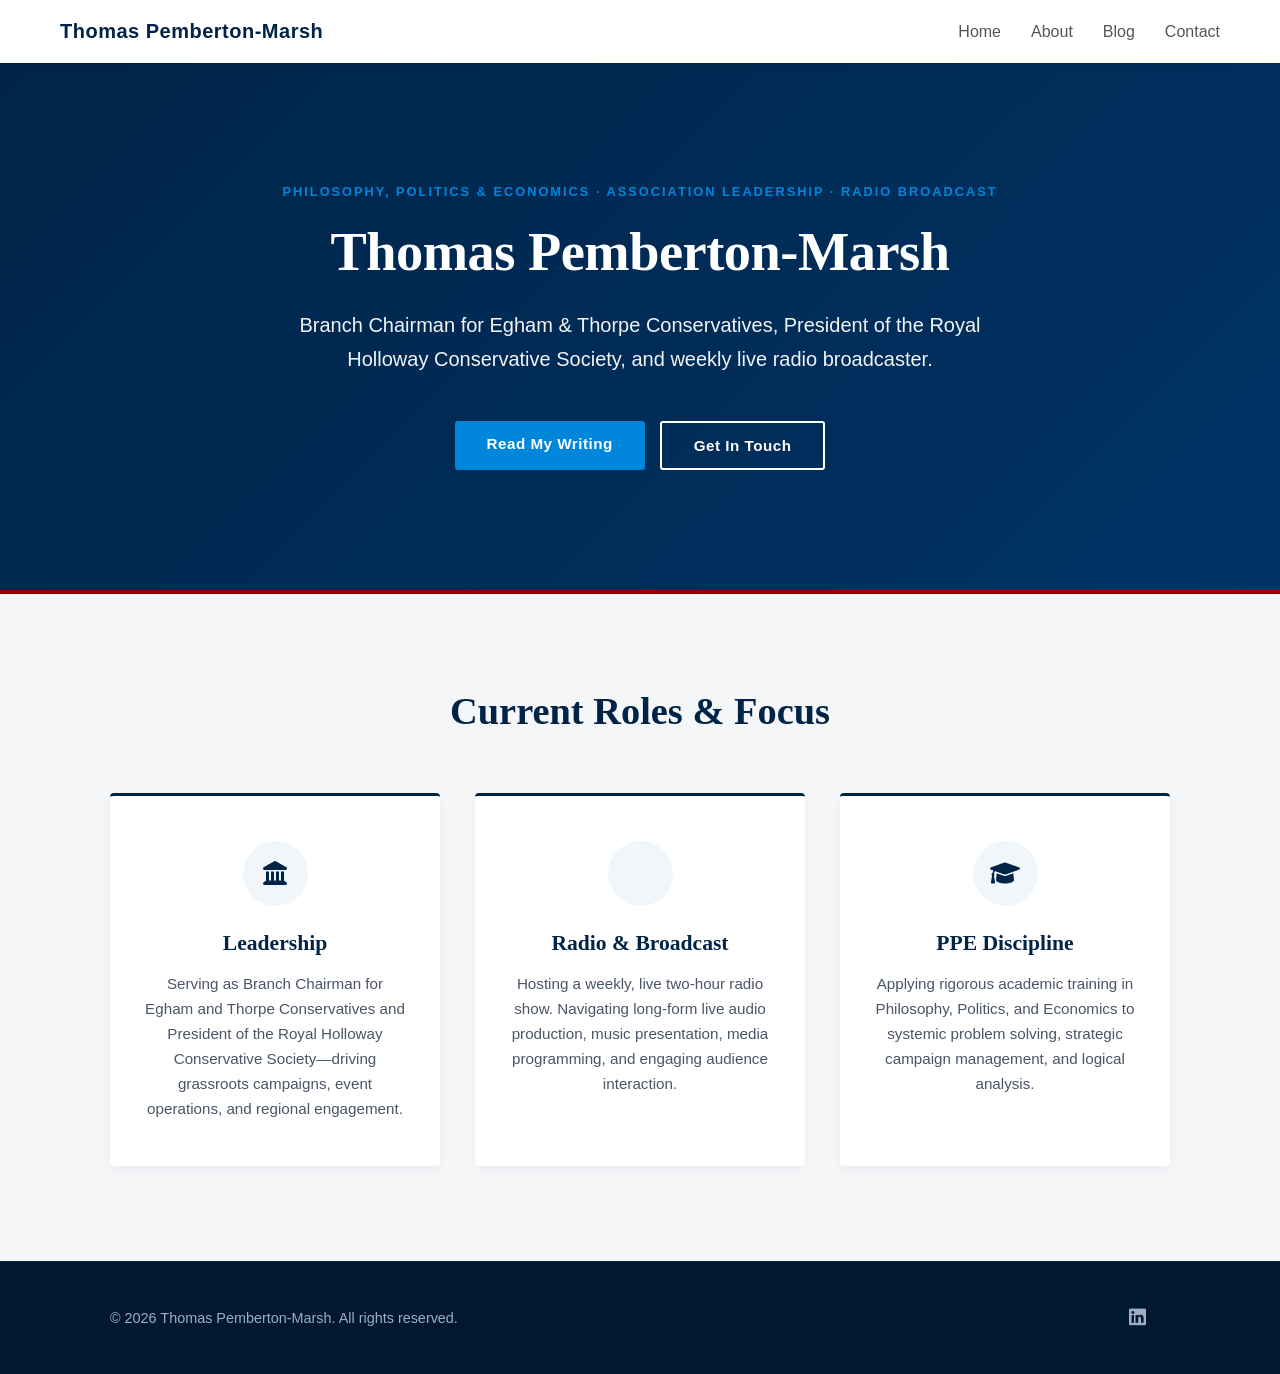
==== index.html @ f31d4822 "Initial portfolio release with custom dynamic blog layout" ====
<!DOCTYPE html>
<html lang="en">
<head>
    <meta charset="UTF-8">
    <meta name="viewport" content="width=device-width, initial-scale=1.0">
    <title>Thomas Pemberton-Marsh | Politics, Leadership & Broadcast</title>
    <link rel="stylesheet" href="style.css">
    <link rel="stylesheet" href="https://cdnjs.cloudflare.com/ajax/libs/font-awesome/6.0.0/css/all.min.css">
</head>
<body>

    <!-- Responsive Navbar -->
    <nav class="navbar">
        <div class="nav-container">
            <a href="index.html" class="nav-logo">Thomas Pemberton-Marsh</a>
            
            <input type="checkbox" id="menu-toggle" class="menu-toggle">
            <label for="menu-toggle" class="hamburger">
                <i class="fas fa-bars"></i>
            </label>

            <ul class="nav-menu">
                <li><a href="/" class="nav-link">Home</a></li>
                <li><a href="/about/" class="nav-link">About</a></li>
                <li><a href="/blog/" class="nav-link">Blog</a></li>
                <li><a href="/contact/" class="nav-link">Contact</a></li>
            </ul>
        </div>
    </nav>

    <!-- Refined Hero Section -->
    <header class="hero-section">
        <div class="container hero-content">
            <span class="hero-subtitle">Philosophy, Politics & Economics · Association Leadership · Radio Broadcast</span>
            <h1>Thomas Pemberton-Marsh</h1>
            <p>Branch Chairman for Egham & Thorpe Conservatives, President of the Royal Holloway Conservative Society, and weekly live radio broadcaster.</p>
            <div class="hero-buttons">
                <a href="blog.html" class="btn btn-primary">Read My Writing</a>
                <a href="contact.html" class="btn btn-secondary">Get In Touch</a>
            </div>
        </div>
    </header>

    <!-- Current Roles & Focus -->
    <section class="overview-section">
        <div class="container">
            <h2 class="section-title">Current Roles & Focus</h2>
            <div class="grid">
                <!-- Political Leadership -->
                <div class="card">
                    <div class="card-icon-wrapper">
                        <i class="fas fa-landmark card-icon"></i>
                    </div>
                    <h3>Leadership</h3>
                    <p>Serving as Branch Chairman for Egham and Thorpe Conservatives and President of the Royal Holloway Conservative Society—driving grassroots campaigns, event operations, and regional engagement.</p>
                </div>
                <!-- Broadcast Media (Non-Political) -->
                <div class="card">
                    <div class="card-icon-wrapper">
                        <i class="fas fa-radio card-icon"></i>
                    </div>
                    <h3>Radio & Broadcast</h3>
                    <p>Hosting a weekly, live two-hour radio show. Navigating long-form live audio production, music presentation, media programming, and engaging audience interaction.</p>
                </div>
                <!-- Academic Discipline -->
                <div class="card">
                    <div class="card-icon-wrapper">
                        <i class="fas fa-graduation-cap card-icon"></i>
                    </div>
                    <h3>PPE Discipline</h3>
                    <p>Applying rigorous academic training in Philosophy, Politics, and Economics to systemic problem solving, strategic campaign management, and logical analysis.</p>
                </div>
            </div>
        </div>
    </section>

    <!-- Footer -->
    <footer class="main-footer">
        <div class="container footer-content">
            <p>&copy; 2026 Thomas Pemberton-Marsh. All rights reserved.</p>
            <div class="social-links">
                <a href="https://www.linkedin.com/in/thomas-pemberton-marsh/" target="_blank"><i class="fab fa-linkedin"></i></a>
                <a href="#" target="_blank"><i class="fab fa-x-twitter"></i></a>
            </div>
        </div>
    </footer>

</body>
</html>
---- style.css ----
/* ==========================================================================
   1. Reset & Global Styles
   ========================================================================== */
* {
    margin: 0;
    padding: 0;
    box-sizing: border-box;
    font-family: 'Segoe UI', Tahoma, Geneva, Verdana, sans-serif;
}

html {
    scroll-behavior: smooth;
    /* Hardware acceleration boost */
    backface-visibility: hidden;
}

body {
    background-color: #f4f6f8;
    color: #333333;
}

.container {
    max-width: 1100px;
    margin: 0 auto;
    padding: 0 20px;
}

/* ==========================================================================
   2. Responsive Navigation Bar
   ========================================================================== */
.navbar {
    background-color: #ffffff;
    box-shadow: 0 2px 5px rgba(0,0,0,0.08);
    position: sticky;
    top: 0;
    z-index: 1000;
}

.nav-container {
    display: flex;
    justify-content: space-between;
    align-items: center;
    max-width: 1200px;
    margin: 0 auto;
    padding: 20px;
}

.nav-logo {
    font-size: 1.25rem;
    font-weight: 700;
    color: #002447; /* Matching the deep navy brand */
    text-decoration: none;
    letter-spacing: 0.5px;
}

.nav-menu {
    display: flex;
    list-style: none;
    gap: 30px;
}

.nav-link {
    text-decoration: none;
    color: #555555;
    font-weight: 500;
    transition: color 0.3s ease;
}

.nav-link:hover,
.nav-link.active {
    color: #0087dc; /* Classic Tory Blue */
    font-weight: 700;
}

/* Hide mobile toggle elements by default */
.menu-toggle, 
.hamburger {
    display: none;
}

/* ==========================================================================
   3. Hero Section (Conservative Branded)
   ========================================================================== */
.hero-section {
    background: linear-gradient(135deg, #002447 0%, #003366 100%); /* Deep Westminster Navy */
    color: #ffffff;
    padding: 120px 0;
    text-align: center;
    border-bottom: 4px solid #990000; /* Deep Crimson Accent Bar */
}

.hero-subtitle {
    display: block;
    font-size: 0.8rem;
    text-transform: uppercase;
    letter-spacing: 2px;
    color: #0087dc; /* Tory Blue Accent */
    margin-bottom: 20px;
    font-weight: 700;
    line-height: 1.4;
}

.hero-content h1 {
    font-family: 'Georgia', Times, serif; /* Dignified Editorial Typography */
    font-size: 3.4rem;
    font-weight: 700;
    margin-bottom: 25px;
    letter-spacing: -0.5px;
}

.hero-content p {
    font-size: 1.25rem;
    max-width: 750px;
    margin: 0 auto 45px auto;
    opacity: 0.95;
    line-height: 1.7;
}

/* ==========================================================================
   4. Buttons & Interactive Elements
   ========================================================================== */
.hero-buttons {
    display: flex;
    justify-content: center;
    gap: 15px;
}

.btn {
    display: inline-block;
    padding: 14px 32px;
    border-radius: 3px; /* Sharp, traditional edges */
    text-decoration: none;
    font-weight: 600;
    font-size: 0.95rem;
    letter-spacing: 0.5px;
    transition: all 0.3s ease;
}

.btn-primary {
    background-color: #0087dc;
    color: #ffffff;
}

.btn-primary:hover {
    background-color: #006cb0;
}

.btn-secondary {
    border: 2px solid #ffffff;
    color: #ffffff;
}

.btn-secondary:hover {
    background-color: #ffffff;
    color: #002447;
}

/* ==========================================================================
   5. Overview Grid & Cards Focus
   ========================================================================== */
.overview-section {
    padding: 95px 0;
    background-color: #f4f6f8;
}

.section-title {
    text-align: center;
    font-family: 'Georgia', Times, serif;
    font-size: 2.4rem;
    font-weight: 700;
    margin-bottom: 60px;
    color: #002447;
}

.grid {
    display: grid;
    grid-template-columns: repeat(auto-fit, minmax(300px, 1fr));
    gap: 35px;
}

.card {
    background: #ffffff;
    padding: 45px 35px;
    border-radius: 4px;
    box-shadow: 0 4px 12px rgba(0, 36, 71, 0.04);
    text-align: center;
    transition: all 0.3s ease;
    border-top: 3px solid #002447; /* Structured border accent */
}

.card:hover {
    transform: translateY(-4px);
    box-shadow: 0 10px 25px rgba(0, 36, 71, 0.08);
    border-top-color: #0087dc; /* Swaps to Tory Blue on hover */
}

.card-icon-wrapper {
    display: inline-flex;
    align-items: center;
    justify-content: center;
    width: 65px;
    height: 65px;
    background-color: #f0f6fa;
    border-radius: 50%;
    margin-bottom: 25px;
}

.card-icon {
    font-size: 1.5rem;
    color: #002447;
}

.card h3 {
    margin-bottom: 15px;
    font-family: 'Georgia', Times, serif;
    font-size: 1.35rem;
    color: #002447;
}

.card p {
    color: #4a5568;
    line-height: 1.65;
    font-size: 0.95rem;
}

/* ==========================================================================
   6. Main Footer
   ========================================================================== */
.main-footer {
    padding: 45px 0;
    background-color: #001830;
    color: #a0aec0;
    font-size: 0.9rem;
    border-top: 1px solid #002447;
}

.footer-content {
    display: flex;
    justify-content: space-between;
    align-items: center;
}

.social-links a {
    color: #a0aec0;
    font-size: 1.2rem;
    margin-left: 20px;
    transition: color 0.3s ease;
}

.social-links a:hover {
    color: #0087dc;
}

/* ==========================================================================
   7. Media Queries (Mobile Layout Adjustments)
   ========================================================================== */
@media screen and (max-width: 768px) {
    /* Navbar Responsiveness Rules */
    .hamburger {
        display: block;
        font-size: 1.5rem;
        cursor: pointer;
        color: #002447;
    }

    .nav-menu {
        position: absolute;
        top: 100%;
        left: 0;
        right: 0;
        flex-direction: column;
        background-color: #ffffff;
        width: 100%;
        gap: 0;
        max-height: 0;
        overflow: hidden;
        transition: max-height 0.3s ease-in-out;
        box-shadow: 0 4px 5px rgba(0,0,0,0.05);
    }

    .nav-menu li {
        width: 100%;
        text-align: center;
    }

    .nav-link {
        display: block;
        padding: 20px;
        border-top: 1px solid #eee;
    }

    .menu-toggle:checked ~ .nav-menu {
        max-height: 300px;
    }

    /* Hero layout scaling down */
    .hero-section {
        padding: 80px 0;
    }

    .footer-content {
        flex-direction: column;
        gap: 20px;
        text-align: center;
    }

    .social-links a {
        margin: 0 10px;
    }
}

@media screen and (max-width: 576px) {
    .hero-content h1 {
        font-size: 2.3rem;
    }
    
    .hero-content p {
        font-size: 1.1rem;
    }
    
    .hero-buttons {
        flex-direction: column;
        align-items: center;
    }
    
    .btn {
        width: 100%;
        max-width: 280px;
    }
}

/* ==========================================================================
   10. High-Contrast Electrified Broadcast Path
   ========================================================================== */
.about-hero {
    background: #001524; /* Absolute Deep Midnight */
    color: #ffffff;
    padding: 80px 0;
    text-align: center;
    border-bottom: 4px solid #cc0000; /* Ultra-vivid Crimson */
}

.about-hero h1 {
    font-family: 'Georgia', Times, serif;
    font-size: 2.8rem;
    margin-bottom: 12px;
    letter-spacing: -0.5px;
}

.lead-text {
    font-size: 1.15rem;
    opacity: 0.9;
    max-width: 650px;
    margin: 0 auto;
    color: #94a3b8;
}

.timeline-container {
    padding: 140px 0;
    background-color: #070d19; /* Deepened further for maximum neon separation */
    position: relative;
    overflow: hidden;
}

.timeline-wrapper {
    position: relative;
    max-width: 1050px;
    margin: 0 auto;
}

/* SVG Audio Wave Setup */
.timeline-svg {
    position: absolute;
    top: 0;
    left: 0;
    width: 100%;
    height: 100%;
    pointer-events: none;
    z-index: 1;
}

.timeline-svg path {
    fill: none;
    stroke-width: 6px;
    stroke-linecap: round;
}

/* Static background track: Switched to crisp, translucent ice-white */
.path-bg {
    stroke: rgba(255, 255, 255, 0.08);
}

/* Electrified dynamic cyan line with hyper-vivid glow execution */
.path-draw {
    stroke: #00f2fe; /* Electric Cyan */
    filter: drop-shadow(0 0 12px #00f2fe) drop-shadow(0 0 4px #0072ff); /* Multi-tiered laser glow */
    transition: stroke-dashoffset 0.25s ease-out; 
    will-change: stroke-dashoffset;
}

/* Timeline Layout Blocks - Clean Static Resting State */
.timeline-node {
    display: flex;
    align-items: center;
    position: relative;
    margin-bottom: 180px;
    width: 100%;
    z-index: 2;
    /* Removed the opacity hiding rules completely so icons and cards remain visible */
}

.timeline-node:last-child {
    margin-bottom: 60px;
}
.timeline-node.left-node { flex-direction: row-reverse; }
.timeline-node.right-node { flex-direction: row; }

.timeline-node.node-visible {
    opacity: 1;
    transform: translateY(0) scale(1);
}

/* Record Node Icons (Resting: Solid Matte Graphite for strong contrast) */
.node-icon {
    width: 60px;
    height: 60px;
    background-color: #1e293b;
    color: #94a3b8;
    border-radius: 50%;
    display: flex;
    align-items: center;
    justify-content: center;
    font-size: 1.2rem;
    box-shadow: 0 0 0 4px #070d19, 0 4px 20px rgba(0,0,0,0.6);
    position: absolute;
    left: 50%;
    transform: translateX(-50%);
    z-index: 10;
    transition: all 0.6s cubic-bezier(0.34, 1.56, 0.64, 1);
}

/* Vinyl Record Spin & Ignition pop */
.timeline-node.active-path .node-icon {
    background-color: #00f2fe;
    color: #070d19; /* High contrast dark icon icon text */
    font-weight: bold;
    transform: translateX(-50%) rotate(360deg) scale(1.25);
    box-shadow: 0 0 0 4px #070d19, 0 0 30px rgba(0, 242, 254, 0.8);
}

/* High Contrast Content Cards */
.node-content {
    width: 42%;
    background: #0f172a; /* Slate Dark Card Canvas */
    padding: 35px;
    border-radius: 8px;
    box-shadow: 0 15px 35px rgba(0, 0, 0, 0.5);
    border: 1px solid #1e293b; /* Distinct border wall resting state */
    transition: all 0.4s cubic-bezier(0.25, 1, 0.5, 1);
}

.node-icon, .node-content {
    transform: translateZ(0);
    will-change: transform, background-color, border-color;
}

/* Card explodes with sharp border glow when line locks in */
.timeline-node.active-path .node-content {
    background: #1e293b; /* Card brightens internally */
    border-color: #00f2fe; /* Sharp Electric border outline */
    transform: scale(1.03);
    box-shadow: 0 0 25px rgba(0, 242, 254, 0.15), 0 20px 40px rgba(0,0,0,0.6);
}

/* Alternating Border Flash for Left Nodes */
.timeline-node.left-node.active-path .node-content {
    border-color: #ff0055; /* Hot Neon Crimson Border flash on alternating cards */
    box-shadow: 0 0 25px rgba(255, 0, 85, 0.15), 0 20px 40px rgba(0,0,0,0.6);
}

.node-tag {
    display: inline-block;
    font-size: 0.8rem;
    font-weight: 700;
    color: #64748b;
    text-transform: uppercase;
    letter-spacing: 2px;
    margin-bottom: 12px;
    transition: color 0.4s ease;
}

.timeline-node.active-path .node-tag {
    color: #00f2fe;
}

.timeline-node.left-node.active-path .node-tag {
    color: #ff0055;
}

.node-content h3 {
    font-family: 'Georgia', Times, serif;
    color: #ffffff;
    font-size: 1.45rem;
    margin-bottom: 12px;
}

.node-content p {
    color: #e2e8f0; /* Boosted copy readability contrast */
    line-height: 1.7;
    font-size: 0.95rem;
}



/* ==========================================================================
   12. Editorial Blog Theme (The Chamber Brief)
   ========================================================================== */
.blog-hero {
    background-color: #002447;
    color: #ffffff;
    padding: 70px 0;
    text-align: center;
    border-bottom: 4px solid #990000;
}

.blog-hero h1 {
    font-family: 'Georgia', Times, serif;
    font-size: 2.6rem;
    margin-bottom: 8px;
}

.blog-container {
    max-width: 850px; /* Slimmer line length for comfortable text reading */
    padding: 80px 20px;
    min-height: 60vh;
}

.blog-grid {
    display: flex;
    flex-direction: column;
    gap: 45px;
}

/* Individual Post Card Previews */
.post-card {
    background: #ffffff;
    padding: 40px;
    border-radius: 4px;
    box-shadow: 0 4px 15px rgba(0, 36, 71, 0.04);
    border-left: 4px solid #002447;
    transition: all 0.3s ease;
}

.post-card:hover {
    transform: translateX(5px);
    border-left-color: #0087dc;
    box-shadow: 0 8px 25px rgba(0, 36, 71, 0.08);
}

.post-meta {
    display: block;
    font-size: 0.8rem;
    font-weight: 700;
    color: #0087dc;
    text-transform: uppercase;
    letter-spacing: 1.5px;
    margin-bottom: 12px;
}

.post-card h2 {
    font-family: 'Georgia', Times, serif;
    color: #002447;
    font-size: 1.7rem;
    margin-bottom: 15px;
    line-height: 1.3;
}

.post-excerpt {
    color: #4a5568;
    line-height: 1.65;
    margin-bottom: 20px;
    font-size: 1rem;
}

.read-more-btn {
    display: inline-flex;
    align-items: center;
    gap: 8px;
    color: #002447;
    text-decoration: none;
    font-weight: 700;
    font-size: 0.95rem;
    transition: color 0.2s ease;
}

.read-more-btn:hover {
    color: #0087dc;
}

/* Single Article Reading Mode UI Layout */
.back-to-feed-btn {
    display: inline-flex;
    align-items: center;
    gap: 8px;
    color: #4a5568;
    text-decoration: none;
    font-weight: 600;
    font-size: 0.95rem;
    margin-bottom: 40px;
    transition: color 0.2s ease;
}

.back-to-feed-btn:hover {
    color: #002447;
}

.full-post-title {
    font-family: 'Georgia', Times, serif;
    font-size: 2.5rem;
    color: #002447;
    line-height: 1.25;
    margin-top: 10px;
    margin-bottom: 20px;
}

.editorial-divider {
    border: 0;
    height: 1px;
    background-color: #e2e8f0;
    margin-bottom: 35px;
}

.full-post-body p {
    font-size: 1.1rem;
    color: #2d3748;
    line-height: 1.8; /* Academic editorial standard layout proportions */
    margin-bottom: 25px;
}

/* Premium Traditional Blockquote styling */
.full-post-body blockquote {
    font-family: 'Georgia', Times, serif;
    font-style: italic;
    font-size: 1.25rem;
    color: #4a5568;
    border-left: 4px solid #990000; /* Crimson quote anchor bar */
    padding-left: 25px;
    margin: 35px 0;
    line-height: 1.6;
}
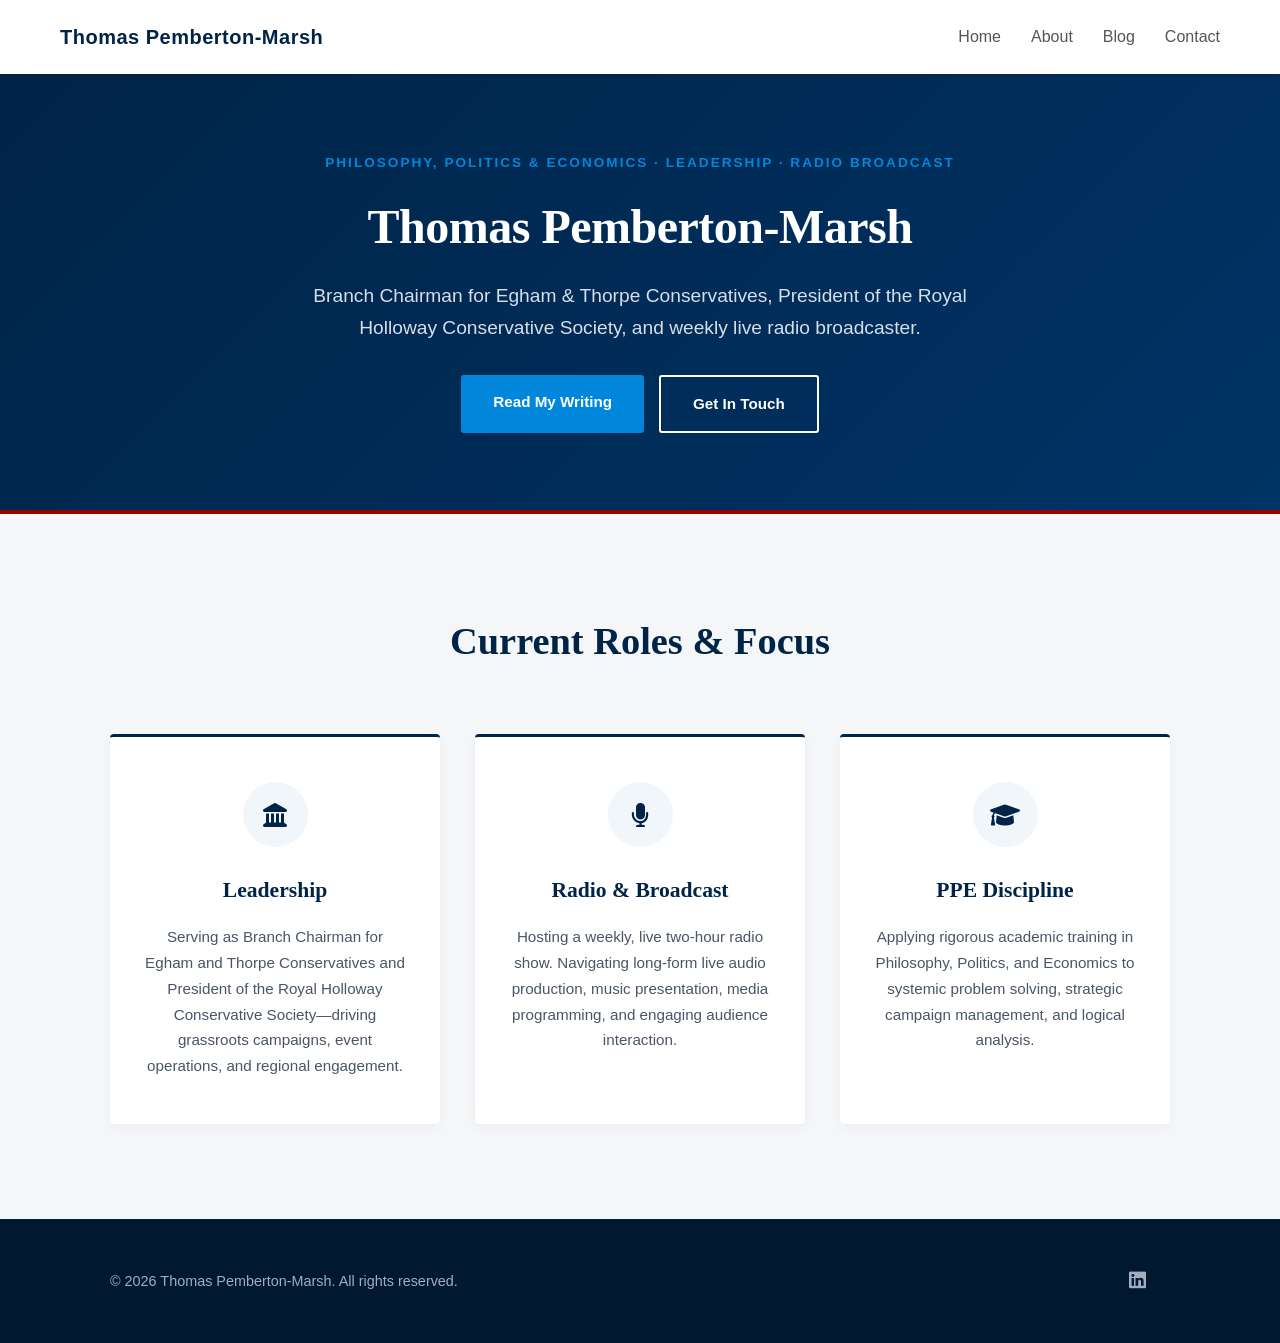
==== commit 381749e6: "Clean up style structures and stabilize side-by-side publisher dashboard layout" ====
--- a/index.html
+++ b/index.html
@@ -3,9 +3,28 @@
 <head>
     <meta charset="UTF-8">
     <meta name="viewport" content="width=device-width, initial-scale=1.0">
-    <title>Thomas Pemberton-Marsh | Politics, Leadership & Broadcast</title>
+    <title>Home | Thomas Pemberton-Marsh</title>
     <link rel="stylesheet" href="style.css">
     <link rel="stylesheet" href="https://cdnjs.cloudflare.com/ajax/libs/font-awesome/6.0.0/css/all.min.css">
+    <script type="application/ld+json">
+        {
+        "@context": "https://schema.org",
+        "@type": "Person",
+        "name": "Thomas Pemberton-Marsh",
+        "url": "https://thomaspembertonmarsh.com",
+        "jobTitle": "Student",
+        "alumniOf": {
+            "@type": "EducationalOrganization",
+            "name": "Royal Holloway, University of London"
+        },
+        "knowsAbout": ["Political Science", "Media & Communications", "Radio Presenting", "Philosophy, Politics & Economics"], 
+        "sameAs": [
+            "https://www.linkedin.com/in/thomas-pemberton-marsh/",
+            "https://x.com/thomaspemby",
+            "https://thomaspm.substack.com"
+        ]
+        }
+        </script>
 </head>
 <body>
 
@@ -31,12 +50,12 @@
     <!-- Refined Hero Section -->
     <header class="hero-section">
         <div class="container hero-content">
-            <span class="hero-subtitle">Philosophy, Politics & Economics · Association Leadership · Radio Broadcast</span>
+            <span class="hero-subtitle">Philosophy, Politics & Economics · Leadership · Radio Broadcast</span>
             <h1>Thomas Pemberton-Marsh</h1>
             <p>Branch Chairman for Egham & Thorpe Conservatives, President of the Royal Holloway Conservative Society, and weekly live radio broadcaster.</p>
             <div class="hero-buttons">
-                <a href="blog.html" class="btn btn-primary">Read My Writing</a>
-                <a href="contact.html" class="btn btn-secondary">Get In Touch</a>
+                <a href="/blog/" class="btn btn-primary">Read My Writing</a>
+                <a href="/contact/" class="btn btn-secondary">Get In Touch</a>
             </div>
         </div>
     </header>
@@ -57,7 +76,7 @@
                 <!-- Broadcast Media (Non-Political) -->
                 <div class="card">
                     <div class="card-icon-wrapper">
-                        <i class="fas fa-radio card-icon"></i>
+                        <i class="fas fa-microphone card-icon"></i>
                     </div>
                     <h3>Radio & Broadcast</h3>
                     <p>Hosting a weekly, live two-hour radio show. Navigating long-form live audio production, music presentation, media programming, and engaging audience interaction.</p>
--- a/style.css
+++ b/style.css
@@ -1,650 +1,175 @@
 /* ==========================================================================
-   1. Reset & Global Styles
+   1. BRAND ARCHITECTURE & DESIGN SYSTEMS
    ========================================================================== */
-* {
-    margin: 0;
-    padding: 0;
-    box-sizing: border-box;
-    font-family: 'Segoe UI', Tahoma, Geneva, Verdana, sans-serif;
+:root {
+    /* Main Professional Editorial Palette */
+    --primary: #002447;          /* Midnight Navy */
+    --accent: #990000;           /* Deep Crimson */
+    --blue-tory: #0087dc;        /* Tory Blue Accent */
+    
+    /* Document Copy & Surface Tones */
+    --text-dark: #2d3748;        /* Slate Charcoal */
+    --text-light: #4a5568;       /* Muted Body Copy */
+    --bg-light: #f4f6f8;         /* Light Gray Background */
+    --bg-pure: #ffffff;          /* Pure Document White */
+    --border: #e2e8f0;           /* Clean Soft Grid Lines */
+    
+    /* Section 10: Harmonized Timeline Surface Engine */
+    --timeline-bg: #001830;      /* Dark Westminster Navy (Matches Footer) */
+    --timeline-card: #002447;    /* Deep Midnight Navy Base Card */
+    --timeline-cyan: #0087dc;    /* Active Tory Blue Trace */
+    --timeline-pink: #990000;    /* Alternate Deep Crimson Path Flash */
 }
 
-html {
-    scroll-behavior: smooth;
-    /* Hardware acceleration boost */
-    backface-visibility: hidden;
+/* Base Document Overrides */
+* { box-sizing: border-box; margin: 0; padding: 0; }
+html { scroll-behavior: smooth; backface-visibility: hidden; }
+body { font-family: -apple-system, BlinkMacSystemFont, "Segoe UI", Roboto, sans-serif; color: var(--text-dark); background-color: var(--bg-light); line-height: 1.7; }
+.container { max-width: 1100px; margin: 0 auto; padding: 0 20px; }
+
+/* Global Headline Standards */
+h1, h2, h3 { font-family: 'Georgia', Times, serif; font-weight: 700; color: var(--primary); }
+
+/* ==========================================================================
+   2. UNIFIED NAVIGATION HEADER
+   ========================================================================== */
+.navbar { background-color: var(--bg-pure); box-shadow: 0 2px 5px rgba(0,0,0,0.08); position: sticky; top: 0; z-index: 1000; }
+.nav-container { display: flex; justify-content: space-between; align-items: center; max-width: 1200px; margin: 0 auto; padding: 20px; }
+.nav-logo { font-size: 1.25rem; font-weight: 700; color: var(--primary); text-decoration: none; letter-spacing: 0.5px; }
+.nav-menu { display: flex; list-style: none; gap: 30px; }
+.nav-link { text-decoration: none; color: #555555; font-weight: 500; transition: color 0.3s; }
+.nav-link:hover, .nav-link.active { color: var(--blue-tory); font-weight: 700; }
+.menu-toggle, .hamburger { display: none; }
+
+/* ==========================================================================
+   3. UNIFIED BRAND HERO MODULES (HOMEPAGE, ABOUT, & BLOG)
+   ========================================================================== */
+.hero-section, .about-hero, .blog-hero { background: linear-gradient(135deg, var(--primary) 0%, #003366 100%); color: var(--bg-pure); padding: 40px 0; text-align: center; border-bottom: 4px solid var(--accent); min-height: 280px; display: flex; flex-direction: column; justify-content: center; align-items: center; }
+.hero-section { min-height: 440px; } /* Distinct prominent height exclusively for your main landing page */
+.hero-content h1, .about-hero h1, .blog-hero h1 { font-family: 'Georgia', Times, serif; font-size: 3rem; font-weight: 700; margin-top: 0; margin-bottom: 12px; letter-spacing: -0.5px; color: var(--bg-pure); }
+.hero-subtitle { display: block; font-size: 0.85rem; text-transform: uppercase; letter-spacing: 2px; color: var(--blue-tory); margin-bottom: 12px; font-weight: 700; }
+.lead-text, .hero-content p { font-size: 1.2rem; max-width: 700px; margin: 0 auto; padding: 0 20px; opacity: 0.95; line-height: 1.7; color: #e2e8f0; }
+
+/* Hero Section Buttons Layout */
+.hero-buttons { display: flex; justify-content: center; gap: 15px; margin-top: 30px; }
+.btn { display: inline-block; padding: 14px 32px; border-radius: 3px; text-decoration: none; font-weight: 600; font-size: 0.95rem; transition: all 0.3s ease; }
+.btn-primary { background-color: var(--blue-tory); color: var(--bg-pure); }
+.btn-primary:hover { background-color: #006cb0; }
+.btn-secondary { border: 2px solid var(--bg-pure); color: var(--bg-pure); }
+.btn-secondary:hover { background-color: var(--bg-pure); color: var(--primary); }
+
+/* ==========================================================================
+   4. CONTENT LAYOUT GRIDS & CARDS
+   ========================================================================== */
+.overview-section { padding: 95px 0; background-color: var(--bg-light); }
+.section-title { text-align: center; font-size: 2.4rem; margin-bottom: 60px; color: var(--primary); }
+.grid { display: grid; grid-template-columns: repeat(auto-fit, minmax(300px, 1fr)); gap: 35px; }
+
+.card { background: var(--bg-pure); padding: 45px 35px; border-radius: 4px; box-shadow: 0 4px 12px rgba(0, 36, 71, 0.04); text-align: center; transition: all 0.3s; border-top: 3px solid var(--primary); }
+.card:hover { transform: translateY(-4px); box-shadow: 0 10px 25px rgba(0, 36, 71, 0.08); border-top-color: var(--blue-tory); }
+.card-icon-wrapper { display: inline-flex; align-items: center; justify-content: center; width: 65px; height: 65px; background-color: #f0f6fa; border-radius: 50%; margin-bottom: 25px; }
+.card-icon { font-size: 1.5rem; color: var(--primary); }
+.card h3 { margin-bottom: 15px; font-size: 1.35rem; color: var(--primary); }
+.card p { color: var(--text-light); font-size: 0.95rem; }
+
+/* ==========================================================================
+   5. INTERACTIVE AUDIO PATHWAYS (TIMELINE ENGINE)
+   ========================================================================== */
+.timeline-container { padding: 140px 0; background-color: var(--timeline-bg); position: relative; overflow: hidden; }
+.timeline-wrapper { position: relative; max-width: 1050px; margin: 0 auto; }
+.timeline-svg { position: absolute; top: 0; left: 0; width: 100%; height: 100%; pointer-events: none; z-index: 1; }
+.timeline-svg path { fill: none; stroke-width: 6px; stroke-linecap: round; }
+.path-bg { stroke: rgba(255, 255, 255, 0.08); }
+.path-draw { stroke: var(--timeline-cyan); filter: drop-shadow(0 0 12px var(--timeline-cyan)) drop-shadow(0 0 4px #0072ff); transition: stroke-dashoffset 0.25s ease-out; will-change: stroke-dashoffset; }
+.timeline-node { display: flex; align-items: center; position: relative; margin-bottom: 180px; width: 100%; z-index: 2; }
+.timeline-node:last-child { margin-bottom: 60px; }
+.timeline-node.left-node { flex-direction: row-reverse; }
+.timeline-node.right-node { flex-direction: row; }
+
+/* Central Node Track Interfaces */
+.node-icon { width: 60px; height: 60px; background-color: #1e293b; color: #94a3b8; border-radius: 50%; display: flex; align-items: center; justify-content: center; font-size: 1.2rem; box-shadow: 0 0 0 4px var(--timeline-bg), 0 4px 20px rgba(0,0,0,0.6); position: absolute; left: 50%; transform: translateX(-50%); z-index: 10; transition: all 0.6s cubic-bezier(0.34, 1.56, 0.64, 1); }
+.timeline-node.active-path .node-icon { background-color: var(--timeline-cyan); color: var(--timeline-bg); font-weight: bold; transform: translateX(-50%) rotate(360deg) scale(1.25); box-shadow: 0 0 0 4px var(--timeline-bg), 0 0 30px rgba(0, 135, 220, 0.8); }
+
+/* Unified Media Panels & Glow System */
+.node-content { width: 42%; background: var(--timeline-card); padding: 35px; border-radius: 8px; box-shadow: 0 15px 35px rgba(0, 0, 0, 0.5); border: 1px solid #1e293b; transition: all 0.4s cubic-bezier(0.25, 1, 0.5, 1); transform: translateZ(0); will-change: transform, background-color, border-color; }
+.timeline-node.active-path .node-content { background: #1e293b; border-color: var(--timeline-cyan); transform: scale(1.03); box-shadow: 0 0 25px rgba(0, 135, 220, 0.25), 0 20px 40px rgba(0,0,0,0.6); }
+
+.node-tag { display: inline-block; font-size: 0.8rem; font-weight: 700; color: #64748b; text-transform: uppercase; letter-spacing: 2px; margin-bottom: 12px; transition: color 0.4s; }
+.timeline-node.active-path .node-tag { color: var(--timeline-cyan); }
+.node-content h3 { color: var(--bg-pure); font-size: 1.45rem; margin-bottom: 12px; }
+.node-content p { color: #e2e8f0; font-size: 0.95rem; }
+
+/* ==========================================================================
+   6. THE CHAMBER BRIEF (EDITORIAL BLOG LAYER)
+   ========================================================================== */
+.blog-hero { background-color: var(--primary); color: var(--bg-pure); padding: 70px 0; text-align: center; border-bottom: 4px solid var(--accent); }
+.blog-hero h1 { font-size: 2.6rem; margin-bottom: 8px; color: var(--bg-pure); }
+.blog-container { max-width: 850px; margin: 0 auto; padding: 80px 20px; min-height: 60vh; }
+.blog-grid { display: flex; flex-direction: column; gap: 45px; }
+
+.post-card { background: var(--bg-pure); padding: 40px; border-radius: 4px; box-shadow: 0 4px 15px rgba(0, 36, 71, 0.04); border-left: 4px solid var(--primary); transition: all 0.3s; }
+.post-card:hover { transform: translateX(5px); border-left-color: var(--blue-tory); box-shadow: 0 8px 25px rgba(0, 36, 71, 0.08); }
+.post-meta { display: block; font-size: 0.8rem; font-weight: 700; color: var(--blue-tory); text-transform: uppercase; letter-spacing: 1.5px; margin-bottom: 12px; }
+.post-card h2 { color: var(--primary); font-size: 1.7rem; margin-bottom: 15px; line-height: 1.3; }
+.post-excerpt { color: var(--text-light); line-height: 1.65; margin-bottom: 20px; font-size: 1rem; }
+.read-more-btn { display: inline-flex; align-items: center; gap: 8px; color: var(--primary); text-decoration: none; font-weight: 700; font-size: 0.95rem; transition: color 0.2s; }
+.read-more-btn:hover { color: var(--blue-tory); }
+
+/* Reading Screen Configurations */
+.back-to-feed-btn { display: inline-flex; align-items: center; gap: 8px; color: var(--text-light); text-decoration: none; font-weight: 600; font-size: 0.95rem; margin-bottom: 40px; transition: color 0.2s; }
+.back-to-feed-btn:hover { color: var(--primary); }
+.full-post-title { font-size: 2.5rem; color: var(--primary); line-height: 1.25; margin-top: 10px; margin-bottom: 20px; }
+.editorial-divider { border: 0; height: 1px; background-color: var(--border); margin-bottom: 35px; }
+.full-post-body p { font-size: 1.1rem; color: #2d3748; line-height: 1.8; margin-bottom: 25px; }
+.full-post-body blockquote { font-family: 'Georgia', Times, serif; font-style: italic; font-size: 1.25rem; color: var(--text-light); border-left: 4px solid var(--accent); padding-left: 25px; margin: 35px 0; }
+
+/* ==========================================================================
+   7. RUNTIME ROOT FOOTER
+   ========================================================================== */
+.main-footer { padding: 45px 0; background-color: #001830; color: #a0aec0; font-size: 0.9rem; border-top: 1px solid var(--primary); }
+.footer-content { display: flex; justify-content: space-between; align-items: center; }
+.social-links a { color: #a0aec0; font-size: 1.2rem; margin-left: 20px; transition: color 0.3s; }
+.social-links a:hover { color: var(--blue-tory); }
+
+/* ==========================================================================
+   8. SYSTEM RESPONSIVENESS (MEDIA MEDIA QUERIES)
+   ========================================================================== */
+@media screen and (max-width: 768px) {
+    .hamburger { display: block; font-size: 1.5rem; cursor: pointer; color: var(--primary); }
+    .nav-menu { position: absolute; top: 100%; left: 0; right: 0; flex-direction: column; background-color: var(--bg-pure); width: 100%; gap: 0; max-height: 0; overflow: hidden; transition: max-height 0.3s ease-in-out; box-shadow: 0 4px 5px rgba(0,0,0,0.05); }
+    .nav-menu li { width: 100%; text-align: center; }
+    .nav-link { display: block; padding: 20px; border-top: 1px solid #eee; }
+    .menu-toggle:checked ~ .nav-menu { max-height: 300px; }
+    .hero-section { padding: 80px 0; }
+    .footer-content { flex-direction: column; gap: 20px; text-align: center; }
+    .social-links a { margin: 0 10px; }
+    
+    /* Responsive timeline mechanics */
+    .timeline-node { flex-direction: column !important; margin-bottom: 80px; }
+    .node-content { width: 85%; margin-top: 20px; }
+    .node-icon { position: relative; left: 50%; transform: translateX(-50%); margin-bottom: 10px; }
+    .timeline-node.active-path .node-icon { transform: translateX(-50%) rotate(360deg) scale(1.1); }
 }
 
-body {
-    background-color: #f4f6f8;
-    color: #333333;
-}
-
-.container {
-    max-width: 1100px;
-    margin: 0 auto;
-    padding: 0 20px;
+@media screen and (max-width: 576px) {
+    .hero-content h1 { font-size: 2.3rem; }
+    .hero-content p { font-size: 1.1rem; }
+    .hero-buttons { flex-direction: column; align-items: center; }
+    .btn { width: 100%; max-width: 280px; }
 }
 
 /* ==========================================================================
-   2. Responsive Navigation Bar
+   9. HARDWARE ACCELERATED TEXT SELECTION FIXES
    ========================================================================== */
-.navbar {
-    background-color: #ffffff;
-    box-shadow: 0 2px 5px rgba(0,0,0,0.08);
-    position: sticky;
-    top: 0;
-    z-index: 1000;
+/* Force clean text selection behavior inside your custom Navy headers */
+.hero-section ::selection, .about-hero ::selection, .blog-hero ::selection { 
+    background-color: rgba(255, 255, 255, 0.25); /* Elegant semi-transparent overlay */
+    color: var(--bg-pure);                       /* Keeps your heading text crisp white */
 }
 
-.nav-container {
-    display: flex;
-    justify-content: space-between;
-    align-items: center;
-    max-width: 1200px;
-    margin: 0 auto;
-    padding: 20px;
+/* Fallback engine for older browser layout engines */
+.hero-section ::-moz-selection, .about-hero ::-moz-selection, .blog-hero ::-moz-selection { 
+    background-color: rgba(255, 255, 255, 0.25); 
+    color: var(--bg-pure); 
 }
 
-.nav-logo {
-    font-size: 1.25rem;
-    font-weight: 700;
-    color: #002447; /* Matching the deep navy brand */
-    text-decoration: none;
-    letter-spacing: 0.5px;
-}
-
-.nav-menu {
-    display: flex;
-    list-style: none;
-    gap: 30px;
-}
-
-.nav-link {
-    text-decoration: none;
-    color: #555555;
-    font-weight: 500;
-    transition: color 0.3s ease;
-}
-
-.nav-link:hover,
-.nav-link.active {
-    color: #0087dc; /* Classic Tory Blue */
-    font-weight: 700;
-}
-
-/* Hide mobile toggle elements by default */
-.menu-toggle, 
-.hamburger {
-    display: none;
-}
-
-/* ==========================================================================
-   3. Hero Section (Conservative Branded)
-   ========================================================================== */
-.hero-section {
-    background: linear-gradient(135deg, #002447 0%, #003366 100%); /* Deep Westminster Navy */
-    color: #ffffff;
-    padding: 120px 0;
-    text-align: center;
-    border-bottom: 4px solid #990000; /* Deep Crimson Accent Bar */
-}
-
-.hero-subtitle {
-    display: block;
-    font-size: 0.8rem;
-    text-transform: uppercase;
-    letter-spacing: 2px;
-    color: #0087dc; /* Tory Blue Accent */
-    margin-bottom: 20px;
-    font-weight: 700;
-    line-height: 1.4;
-}
-
-.hero-content h1 {
-    font-family: 'Georgia', Times, serif; /* Dignified Editorial Typography */
-    font-size: 3.4rem;
-    font-weight: 700;
-    margin-bottom: 25px;
-    letter-spacing: -0.5px;
-}
-
-.hero-content p {
-    font-size: 1.25rem;
-    max-width: 750px;
-    margin: 0 auto 45px auto;
-    opacity: 0.95;
-    line-height: 1.7;
-}
-
-/* ==========================================================================
-   4. Buttons & Interactive Elements
-   ========================================================================== */
-.hero-buttons {
-    display: flex;
-    justify-content: center;
-    gap: 15px;
-}
-
-.btn {
-    display: inline-block;
-    padding: 14px 32px;
-    border-radius: 3px; /* Sharp, traditional edges */
-    text-decoration: none;
-    font-weight: 600;
-    font-size: 0.95rem;
-    letter-spacing: 0.5px;
-    transition: all 0.3s ease;
-}
-
-.btn-primary {
-    background-color: #0087dc;
-    color: #ffffff;
-}
-
-.btn-primary:hover {
-    background-color: #006cb0;
-}
-
-.btn-secondary {
-    border: 2px solid #ffffff;
-    color: #ffffff;
-}
-
-.btn-secondary:hover {
-    background-color: #ffffff;
-    color: #002447;
-}
-
-/* ==========================================================================
-   5. Overview Grid & Cards Focus
-   ========================================================================== */
-.overview-section {
-    padding: 95px 0;
-    background-color: #f4f6f8;
-}
-
-.section-title {
-    text-align: center;
-    font-family: 'Georgia', Times, serif;
-    font-size: 2.4rem;
-    font-weight: 700;
-    margin-bottom: 60px;
-    color: #002447;
-}
-
-.grid {
-    display: grid;
-    grid-template-columns: repeat(auto-fit, minmax(300px, 1fr));
-    gap: 35px;
-}
-
-.card {
-    background: #ffffff;
-    padding: 45px 35px;
-    border-radius: 4px;
-    box-shadow: 0 4px 12px rgba(0, 36, 71, 0.04);
-    text-align: center;
-    transition: all 0.3s ease;
-    border-top: 3px solid #002447; /* Structured border accent */
-}
-
-.card:hover {
-    transform: translateY(-4px);
-    box-shadow: 0 10px 25px rgba(0, 36, 71, 0.08);
-    border-top-color: #0087dc; /* Swaps to Tory Blue on hover */
-}
-
-.card-icon-wrapper {
-    display: inline-flex;
-    align-items: center;
-    justify-content: center;
-    width: 65px;
-    height: 65px;
-    background-color: #f0f6fa;
-    border-radius: 50%;
-    margin-bottom: 25px;
-}
-
-.card-icon {
-    font-size: 1.5rem;
-    color: #002447;
-}
-
-.card h3 {
-    margin-bottom: 15px;
-    font-family: 'Georgia', Times, serif;
-    font-size: 1.35rem;
-    color: #002447;
-}
-
-.card p {
-    color: #4a5568;
-    line-height: 1.65;
-    font-size: 0.95rem;
-}
-
-/* ==========================================================================
-   6. Main Footer
-   ========================================================================== */
-.main-footer {
-    padding: 45px 0;
-    background-color: #001830;
-    color: #a0aec0;
-    font-size: 0.9rem;
-    border-top: 1px solid #002447;
-}
-
-.footer-content {
-    display: flex;
-    justify-content: space-between;
-    align-items: center;
-}
-
-.social-links a {
-    color: #a0aec0;
-    font-size: 1.2rem;
-    margin-left: 20px;
-    transition: color 0.3s ease;
-}
-
-.social-links a:hover {
-    color: #0087dc;
-}
-
-/* ==========================================================================
-   7. Media Queries (Mobile Layout Adjustments)
-   ========================================================================== */
-@media screen and (max-width: 768px) {
-    /* Navbar Responsiveness Rules */
-    .hamburger {
-        display: block;
-        font-size: 1.5rem;
-        cursor: pointer;
-        color: #002447;
-    }
-
-    .nav-menu {
-        position: absolute;
-        top: 100%;
-        left: 0;
-        right: 0;
-        flex-direction: column;
-        background-color: #ffffff;
-        width: 100%;
-        gap: 0;
-        max-height: 0;
-        overflow: hidden;
-        transition: max-height 0.3s ease-in-out;
-        box-shadow: 0 4px 5px rgba(0,0,0,0.05);
-    }
-
-    .nav-menu li {
-        width: 100%;
-        text-align: center;
-    }
-
-    .nav-link {
-        display: block;
-        padding: 20px;
-        border-top: 1px solid #eee;
-    }
-
-    .menu-toggle:checked ~ .nav-menu {
-        max-height: 300px;
-    }
-
-    /* Hero layout scaling down */
-    .hero-section {
-        padding: 80px 0;
-    }
-
-    .footer-content {
-        flex-direction: column;
-        gap: 20px;
-        text-align: center;
-    }
-
-    .social-links a {
-        margin: 0 10px;
-    }
-}
-
-@media screen and (max-width: 576px) {
-    .hero-content h1 {
-        font-size: 2.3rem;
-    }
-    
-    .hero-content p {
-        font-size: 1.1rem;
-    }
-    
-    .hero-buttons {
-        flex-direction: column;
-        align-items: center;
-    }
-    
-    .btn {
-        width: 100%;
-        max-width: 280px;
-    }
-}
-
-/* ==========================================================================
-   10. High-Contrast Electrified Broadcast Path
-   ========================================================================== */
-.about-hero {
-    background: #001524; /* Absolute Deep Midnight */
-    color: #ffffff;
-    padding: 80px 0;
-    text-align: center;
-    border-bottom: 4px solid #cc0000; /* Ultra-vivid Crimson */
-}
-
-.about-hero h1 {
-    font-family: 'Georgia', Times, serif;
-    font-size: 2.8rem;
-    margin-bottom: 12px;
-    letter-spacing: -0.5px;
-}
-
-.lead-text {
-    font-size: 1.15rem;
-    opacity: 0.9;
-    max-width: 650px;
-    margin: 0 auto;
-    color: #94a3b8;
-}
-
-.timeline-container {
-    padding: 140px 0;
-    background-color: #070d19; /* Deepened further for maximum neon separation */
-    position: relative;
-    overflow: hidden;
-}
-
-.timeline-wrapper {
-    position: relative;
-    max-width: 1050px;
-    margin: 0 auto;
-}
-
-/* SVG Audio Wave Setup */
-.timeline-svg {
-    position: absolute;
-    top: 0;
-    left: 0;
-    width: 100%;
-    height: 100%;
-    pointer-events: none;
-    z-index: 1;
-}
-
-.timeline-svg path {
-    fill: none;
-    stroke-width: 6px;
-    stroke-linecap: round;
-}
-
-/* Static background track: Switched to crisp, translucent ice-white */
-.path-bg {
-    stroke: rgba(255, 255, 255, 0.08);
-}
-
-/* Electrified dynamic cyan line with hyper-vivid glow execution */
-.path-draw {
-    stroke: #00f2fe; /* Electric Cyan */
-    filter: drop-shadow(0 0 12px #00f2fe) drop-shadow(0 0 4px #0072ff); /* Multi-tiered laser glow */
-    transition: stroke-dashoffset 0.25s ease-out; 
-    will-change: stroke-dashoffset;
-}
-
-/* Timeline Layout Blocks - Clean Static Resting State */
-.timeline-node {
-    display: flex;
-    align-items: center;
-    position: relative;
-    margin-bottom: 180px;
-    width: 100%;
-    z-index: 2;
-    /* Removed the opacity hiding rules completely so icons and cards remain visible */
-}
-
-.timeline-node:last-child {
-    margin-bottom: 60px;
-}
-.timeline-node.left-node { flex-direction: row-reverse; }
-.timeline-node.right-node { flex-direction: row; }
-
-.timeline-node.node-visible {
-    opacity: 1;
-    transform: translateY(0) scale(1);
-}
-
-/* Record Node Icons (Resting: Solid Matte Graphite for strong contrast) */
-.node-icon {
-    width: 60px;
-    height: 60px;
-    background-color: #1e293b;
-    color: #94a3b8;
-    border-radius: 50%;
-    display: flex;
-    align-items: center;
-    justify-content: center;
-    font-size: 1.2rem;
-    box-shadow: 0 0 0 4px #070d19, 0 4px 20px rgba(0,0,0,0.6);
-    position: absolute;
-    left: 50%;
-    transform: translateX(-50%);
-    z-index: 10;
-    transition: all 0.6s cubic-bezier(0.34, 1.56, 0.64, 1);
-}
-
-/* Vinyl Record Spin & Ignition pop */
-.timeline-node.active-path .node-icon {
-    background-color: #00f2fe;
-    color: #070d19; /* High contrast dark icon icon text */
-    font-weight: bold;
-    transform: translateX(-50%) rotate(360deg) scale(1.25);
-    box-shadow: 0 0 0 4px #070d19, 0 0 30px rgba(0, 242, 254, 0.8);
-}
-
-/* High Contrast Content Cards */
-.node-content {
-    width: 42%;
-    background: #0f172a; /* Slate Dark Card Canvas */
-    padding: 35px;
-    border-radius: 8px;
-    box-shadow: 0 15px 35px rgba(0, 0, 0, 0.5);
-    border: 1px solid #1e293b; /* Distinct border wall resting state */
-    transition: all 0.4s cubic-bezier(0.25, 1, 0.5, 1);
-}
-
-.node-icon, .node-content {
-    transform: translateZ(0);
-    will-change: transform, background-color, border-color;
-}
-
-/* Card explodes with sharp border glow when line locks in */
-.timeline-node.active-path .node-content {
-    background: #1e293b; /* Card brightens internally */
-    border-color: #00f2fe; /* Sharp Electric border outline */
-    transform: scale(1.03);
-    box-shadow: 0 0 25px rgba(0, 242, 254, 0.15), 0 20px 40px rgba(0,0,0,0.6);
-}
-
-/* Alternating Border Flash for Left Nodes */
-.timeline-node.left-node.active-path .node-content {
-    border-color: #ff0055; /* Hot Neon Crimson Border flash on alternating cards */
-    box-shadow: 0 0 25px rgba(255, 0, 85, 0.15), 0 20px 40px rgba(0,0,0,0.6);
-}
-
-.node-tag {
-    display: inline-block;
-    font-size: 0.8rem;
-    font-weight: 700;
-    color: #64748b;
-    text-transform: uppercase;
-    letter-spacing: 2px;
-    margin-bottom: 12px;
-    transition: color 0.4s ease;
-}
-
-.timeline-node.active-path .node-tag {
-    color: #00f2fe;
-}
-
-.timeline-node.left-node.active-path .node-tag {
-    color: #ff0055;
-}
-
-.node-content h3 {
-    font-family: 'Georgia', Times, serif;
-    color: #ffffff;
-    font-size: 1.45rem;
-    margin-bottom: 12px;
-}
-
-.node-content p {
-    color: #e2e8f0; /* Boosted copy readability contrast */
-    line-height: 1.7;
-    font-size: 0.95rem;
-}
-
-
-
-/* ==========================================================================
-   12. Editorial Blog Theme (The Chamber Brief)
-   ========================================================================== */
-.blog-hero {
-    background-color: #002447;
-    color: #ffffff;
-    padding: 70px 0;
-    text-align: center;
-    border-bottom: 4px solid #990000;
-}
-
-.blog-hero h1 {
-    font-family: 'Georgia', Times, serif;
-    font-size: 2.6rem;
-    margin-bottom: 8px;
-}
-
-.blog-container {
-    max-width: 850px; /* Slimmer line length for comfortable text reading */
-    padding: 80px 20px;
-    min-height: 60vh;
-}
-
-.blog-grid {
-    display: flex;
-    flex-direction: column;
-    gap: 45px;
-}
-
-/* Individual Post Card Previews */
-.post-card {
-    background: #ffffff;
-    padding: 40px;
-    border-radius: 4px;
-    box-shadow: 0 4px 15px rgba(0, 36, 71, 0.04);
-    border-left: 4px solid #002447;
-    transition: all 0.3s ease;
-}
-
-.post-card:hover {
-    transform: translateX(5px);
-    border-left-color: #0087dc;
-    box-shadow: 0 8px 25px rgba(0, 36, 71, 0.08);
-}
-
-.post-meta {
-    display: block;
-    font-size: 0.8rem;
-    font-weight: 700;
-    color: #0087dc;
-    text-transform: uppercase;
-    letter-spacing: 1.5px;
-    margin-bottom: 12px;
-}
-
-.post-card h2 {
-    font-family: 'Georgia', Times, serif;
-    color: #002447;
-    font-size: 1.7rem;
-    margin-bottom: 15px;
-    line-height: 1.3;
-}
-
-.post-excerpt {
-    color: #4a5568;
-    line-height: 1.65;
-    margin-bottom: 20px;
-    font-size: 1rem;
-}
-
-.read-more-btn {
-    display: inline-flex;
-    align-items: center;
-    gap: 8px;
-    color: #002447;
-    text-decoration: none;
-    font-weight: 700;
-    font-size: 0.95rem;
-    transition: color 0.2s ease;
-}
-
-.read-more-btn:hover {
-    color: #0087dc;
-}
-
-/* Single Article Reading Mode UI Layout */
-.back-to-feed-btn {
-    display: inline-flex;
-    align-items: center;
-    gap: 8px;
-    color: #4a5568;
-    text-decoration: none;
-    font-weight: 600;
-    font-size: 0.95rem;
-    margin-bottom: 40px;
-    transition: color 0.2s ease;
-}
-
-.back-to-feed-btn:hover {
-    color: #002447;
-}
-
-.full-post-title {
-    font-family: 'Georgia', Times, serif;
-    font-size: 2.5rem;
-    color: #002447;
-    line-height: 1.25;
-    margin-top: 10px;
-    margin-bottom: 20px;
-}
-
-.editorial-divider {
-    border: 0;
-    height: 1px;
-    background-color: #e2e8f0;
-    margin-bottom: 35px;
-}
-
-.full-post-body p {
-    font-size: 1.1rem;
-    color: #2d3748;
-    line-height: 1.8; /* Academic editorial standard layout proportions */
-    margin-bottom: 25px;
-}
-
-/* Premium Traditional Blockquote styling */
-.full-post-body blockquote {
-    font-family: 'Georgia', Times, serif;
-    font-style: italic;
-    font-size: 1.25rem;
-    color: #4a5568;
-    border-left: 4px solid #990000; /* Crimson quote anchor bar */
-    padding-left: 25px;
-    margin: 35px 0;
-    line-height: 1.6;
-}
